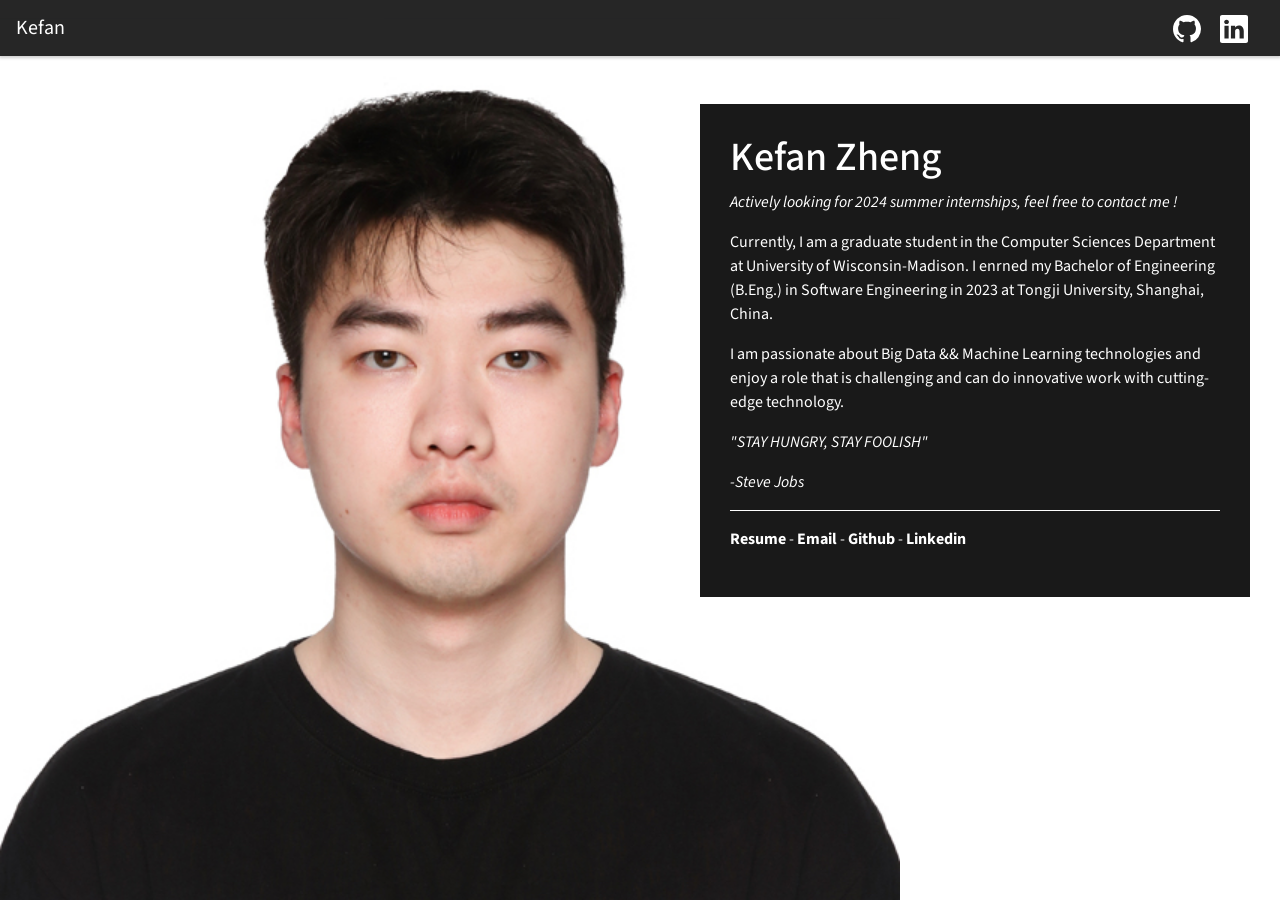
==== index.html @ 8e0ffa91 "fix button" ====
<!doctype html>
<html>
<head>
  <meta name="viewport" content="width=device-width, initial-scale=1,shrink-to-fit=no">
  <meta name="description" content="Kefan Zheng's Homepage (ref. Remzi Arpaci-Dusseau's Homepage)">
  <meta name="author" content="Kefan Zheng">
  <title>Kefan</title>
  <link href="https://fonts.googleapis.com/css?family=Source+Sans+Pro:400,400i,700&display=swap" rel="stylesheet">
  <link rel="icon" href="./img/favicon.ico" type="image/x-icon">
  <link rel="stylesheet" href="https://stackpath.bootstrapcdn.com/bootstrap/4.3.1/css/bootstrap.min.css">
  <link rel="stylesheet" href="./css/custom.css">
</head>

<body>
  <nav class="navbar navbar-expand-md navbar-dark">
    <div>
      <a class="navbar-brand" href="./">Kefan</a>
      <button class="navbar-toggler" type="button" data-toggle="collapse" data-target="#navbarNav"
              aria-controls="navbarNav" aria-expanded="false" aria-label="Toggle navigation">
        <span class="navbar-toggler-icon"></span>
      </button>
    </div>
    <!-- <div class="collapse navbar-collapse" id="navbarNav">
      <ul class="navbar-nav">
        <li class="nav-item"> <a class="nav-link" href="./experience/">Experience</a> </li>
        <li class="nav-item"> <a class="nav-link" href="./research/">Research</a> </li>
        <li class="nav-item"> <a class="nav-link" href="./links/">Links</a> </li>
      </ul>
    </div> -->
    <div style="align-self: flex-end;">
      <a class="navbar-brand" href="https://github.com/kefan-zheng">
        <svg xmlns="http://www.w3.org/2000/svg" style="width: 28px; height: 28px;" width="16" height="16" fill="#FFFFFF" class="bi bi-github" viewBox="0 0 16 16">
          <path d="M8 0C3.58 0 0 3.58 0 8c0 3.54 2.29 6.53 5.47 7.59.4.07.55-.17.55-.38 0-.19-.01-.82-.01-1.49-2.01.37-2.53-.49-2.69-.94-.09-.23-.48-.94-.82-1.13-.28-.15-.68-.52-.01-.53.63-.01 1.08.58 1.23.82.72 1.21 1.87.87 2.33.66.07-.52.28-.87.51-1.07-1.78-.2-3.64-.89-3.64-3.95 0-.87.31-1.59.82-2.15-.08-.2-.36-1.02.08-2.12 0 0 .67-.21 2.2.82.64-.18 1.32-.27 2-.27.68 0 1.36.09 2 .27 1.53-1.04 2.2-.82 2.2-.82.44 1.1.16 1.92.08 2.12.51.56.82 1.27.82 2.15 0 3.07-1.87 3.75-3.65 3.95.29.25.54.73.54 1.48 0 1.07-.01 1.93-.01 2.2 0 .21.15.46.55.38A8.012 8.012 0 0 0 16 8c0-4.42-3.58-8-8-8z"/>
        </svg>
      </a>
      <a class="navbar-brand" href="https://www.linkedin.com/in/kefan-zheng">
        <svg xmlns="http://www.w3.org/2000/svg" style="width: 28px; height: 28px;" width="16" height="16" fill="#FFFFFF" class="bi bi-linkedin" viewBox="0 0 16 16">
          <path d="M0 1.146C0 .513.526 0 1.175 0h13.65C15.474 0 16 .513 16 1.146v13.708c0 .633-.526 1.146-1.175 1.146H1.175C.526 16 0 15.487 0 14.854V1.146zm4.943 12.248V6.169H2.542v7.225h2.401zm-1.2-8.212c.837 0 1.358-.554 1.358-1.248-.015-.709-.52-1.248-1.342-1.248-.822 0-1.359.54-1.359 1.248 0 .694.521 1.248 1.327 1.248h.016zm4.908 8.212V9.359c0-.216.016-.432.08-.586.173-.431.568-.878 1.232-.878.869 0 1.216.662 1.216 1.634v3.865h2.401V9.25c0-2.22-1.184-3.252-2.764-3.252-1.274 0-1.845.7-2.165 1.193v.025h-.016a5.54 5.54 0 0 1 .016-.025V6.169h-2.4c.03.678 0 7.225 0 7.225h2.4z"/>
        </svg>
      </a>
    </div>
  </nav>

<div class = "black-box kefan-welcome my-5">
<h1> Kefan Zheng </h1>
<i><p> Actively looking for 2024 summer internships, feel free to contact me !</p></i>
<p> Currently, I am a graduate student in the Computer Sciences Department at University of Wisconsin-Madison. 
    I enrned my Bachelor of Engineering (B.Eng.) in Software Engineering in 2023 at Tongji University, Shanghai, China.</p>
<p> I am passionate about Big Data && Machine Learning technologies and 
    enjoy a role that is challenging and can do innovative work with cutting-edge technology.</p> 
<i><p>"STAY HUNGRY, STAY FOOLISH"</p><p>-Steve Jobs</p></i>

<hr>
<p>
  <a href="https://drive.google.com/file/d/1U6vAeRKiy7QaBUj1XmZ7gjk7OOgGoQfG/view?usp=sharing"><b>Resume</b></a> -
  <a href="mailto:kefan@cs.wisc.edu"><b>Email</b></a> -
  <a href="https://github.com/kefan-zheng"><b>Github</b></a> -
  <a href="https://www.linkedin.com/in/kefan-zheng"><b>Linkedin</b></a>
</p>
</div>

<!-- Bootstrap JS, JQuery and Popper.js Links -->
<script src="https://code.jquery.com/jquery-3.3.1.min.js" crossorigin="anonymous"></script>
<script src="https://cdnjs.cloudflare.com/ajax/libs/popper.js/1.14.7/umd/popper.min.js"
integrity="sha384-UO2eT0CpHqdSJQ6hJty5KVphtPhzWj9WO1clHTMGa3JDZwrnQq4sF86dIHNDz0W1" crossorigin="anonymous"></script>
<script src="https://stackpath.bootstrapcdn.com/bootstrap/4.3.1/js/bootstrap.min.js"
integrity="sha384-JjSmVgyd0p3pXB1rRibZUAYoIIy6OrQ6VrjIEaFf/nJGzIxFDsf4x0xIM+B07jRM" crossorigin="anonymous"></script>
</body>
</html>
---- css/custom.css ----
body {
  background-position: center center;
  background: url("../img/kefan.jpg");
  background-repeat: no-repeat;
  background-attachment: fixed;
  -webkit-background-size: cover;
  -moz-background-size: cover;
  -o-background-size: cover;
  background-size: contain;
}

#quote {
  margin-bottom: 0;
}

#author {
  margin-left: 15px;
  margin-top: 0;
}

.experience {
  background-position: center center;
  background: url("../img/remzi-teaching.jpg");
  background-repeat: no-repeat;
  background-attachment: fixed;
  -webkit-background-size: cover;
  -moz-background-size: cover;
  -o-background-size: cover;
  background-size: cover;
}

/* .research {
  background-position: center center;
  background: url("../img/remzi-formal.jpg");
  background-repeat: no-repeat;
  background-attachment: fixed;
  -webkit-background-size: cover;
  -moz-background-size: cover;
  -o-background-size: cover;
  background-size: cover;
}

.links {
  background-position: center;
  background: url("../img/remzi-eats.jpg");
  background-repeat: no-repeat;
  background-attachment: fixed;
  -webkit-background-size: cover;
  -moz-background-size: cover;
  -o-background-size: cover;
  background-size: cover;
} */

.navbar {
  width: 100%;
  background-color: rgba(0,0,0,0.85);
  box-shadow: 0px 1px 3px 1px rgba(0, 0, 0, 0.2);
  justify-content: space-between;
}

hr {
  border-color: white;
}

.nav-link {
  color: white !important;
}

.nav-link:hover {
  color: lightgray !important;
}

.navbar-brand:hover {
  color: lightgray !important;
}

body {
  background-color: transparent;
  font-family: 'Source Sans Pro', sans-serif;
}

.rainbow-text:hover {
  background-image: linear-gradient(to left, violet, #7600FB, #00E3FB, #05C933, yellow, orange, red);
  -webkit-background-clip: text;
  -webkit-background-color: transparent !important;
  color: transparent !important;
  -webkit-text-fill-color: linear-gradient(to left, violet, #7600FB, #00E3FB, #05C933, yellow, orange, red);
}


.black-box {
  border-radius: 0;
  background-color: rgba(0,0,0,0.9);
  color: white;
  padding: 30px;
  margin-right: 30px;
  float: right;
}

.kefan-welcome {
  width: 43%;
}
  
.dropdown-submenu {
  position: relative;
}

a {
  color: white;
}

a:hover {
  color: white;
}

.dropdown-submenu .dropdown-menu {
  top: 0;
  left: 100%;
  margin-top: -1px;
}

.dropdown-menu {
  box-shadow: 1px 1px 3px 1px rgba(0, 0, 0, 0.2);
  border-radius: 0;
  border: 0;
}

@media (max-width: 700px) {
  .black-box {
    width: 90% !important;
    /*float: none;
    margin: auto;
    margin-top: 50px;*/
  }
}
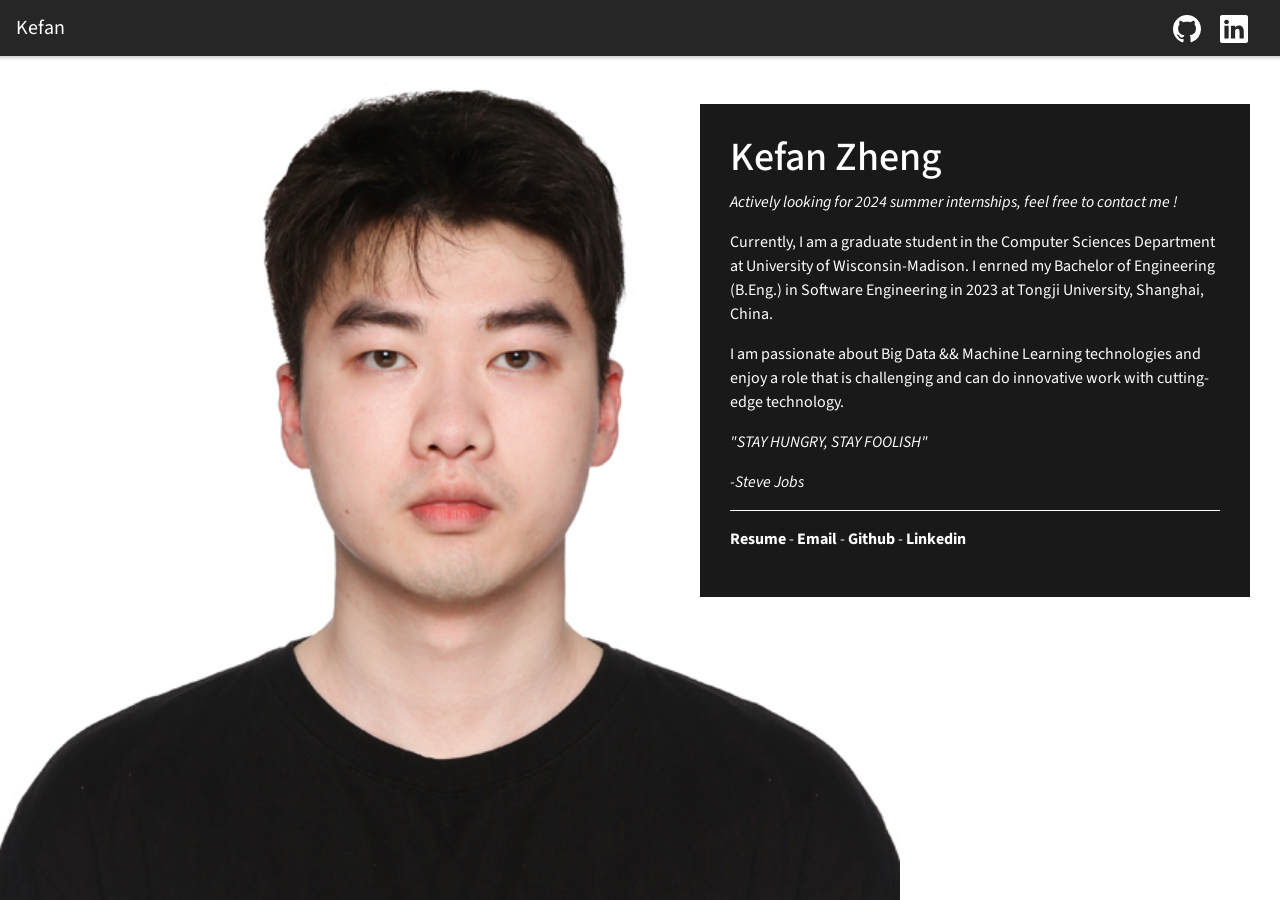
==== commit 28bd0031: "update" ====
--- a/index.html
+++ b/index.html
@@ -23,10 +23,10 @@
     <!-- <div class="collapse navbar-collapse" id="navbarNav">
       <ul class="navbar-nav">
         <li class="nav-item"> <a class="nav-link" href="./experience/">Experience</a> </li>
-        <li class="nav-item"> <a class="nav-link" href="./research/">Research</a> </li>
-        <li class="nav-item"> <a class="nav-link" href="./links/">Links</a> </li>
+        <li class="nav-item"> <a class="nav-link">Coming Soon</a></li>
       </ul>
     </div> -->
+    
     <div style="align-self: flex-end;">
       <a class="navbar-brand" href="https://github.com/kefan-zheng">
         <svg xmlns="http://www.w3.org/2000/svg" style="width: 28px; height: 28px;" width="16" height="16" fill="#FFFFFF" class="bi bi-github" viewBox="0 0 16 16">
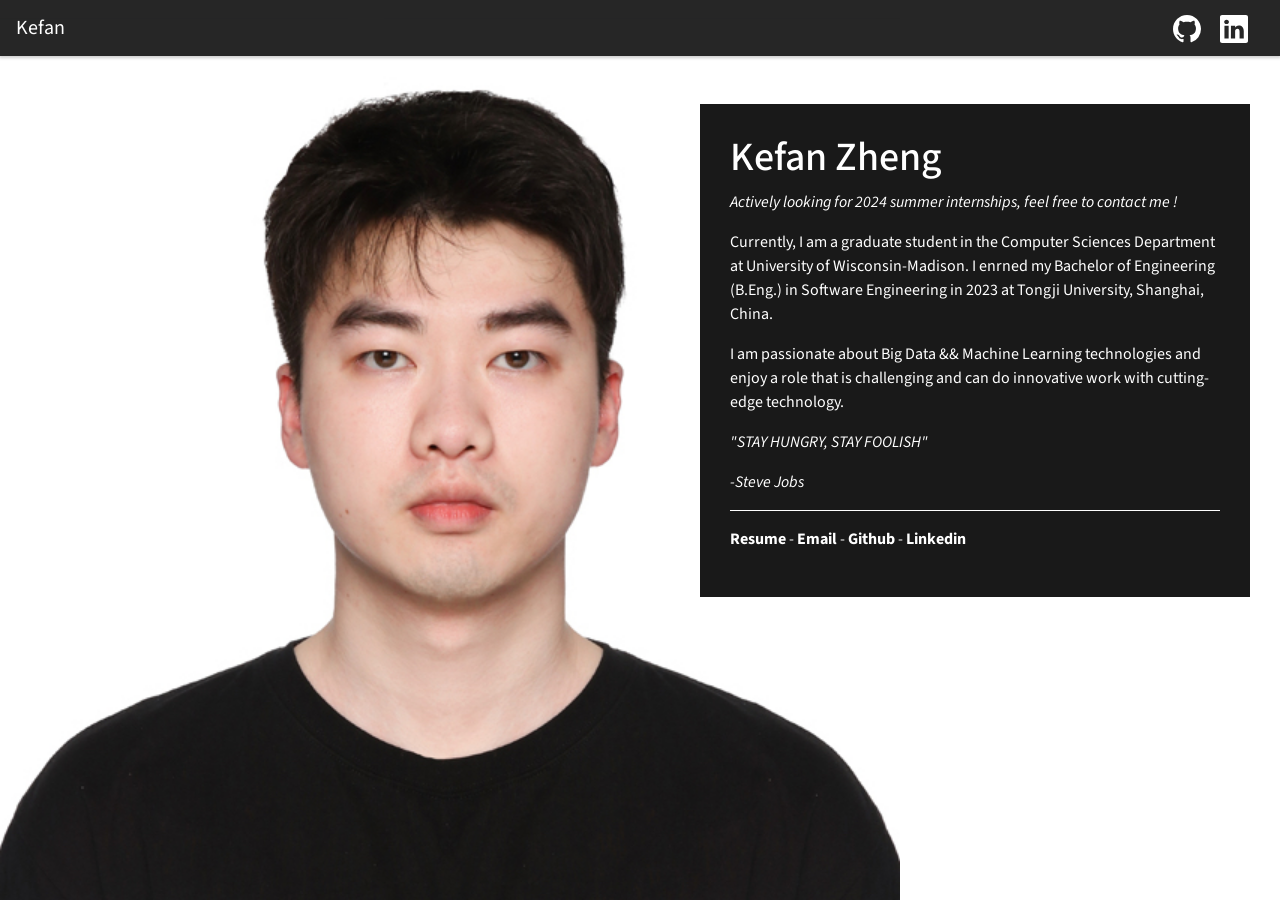
==== commit 1608556d: "Update index.html" ====
--- a/index.html
+++ b/index.html
@@ -52,7 +52,7 @@
 
 <hr>
 <p>
-  <a href="https://drive.google.com/file/d/1U6vAeRKiy7QaBUj1XmZ7gjk7OOgGoQfG/view?usp=sharing"><b>Resume</b></a> -
+  <a href="https://drive.google.com/file/d/1vkn7R6qfZJ1gFTc6HcitEO8CHcY2lJ56/view?usp=sharing"><b>Resume</b></a> -
   <a href="mailto:kefan@cs.wisc.edu"><b>Email</b></a> -
   <a href="https://github.com/kefan-zheng"><b>Github</b></a> -
   <a href="https://www.linkedin.com/in/kefan-zheng"><b>Linkedin</b></a>
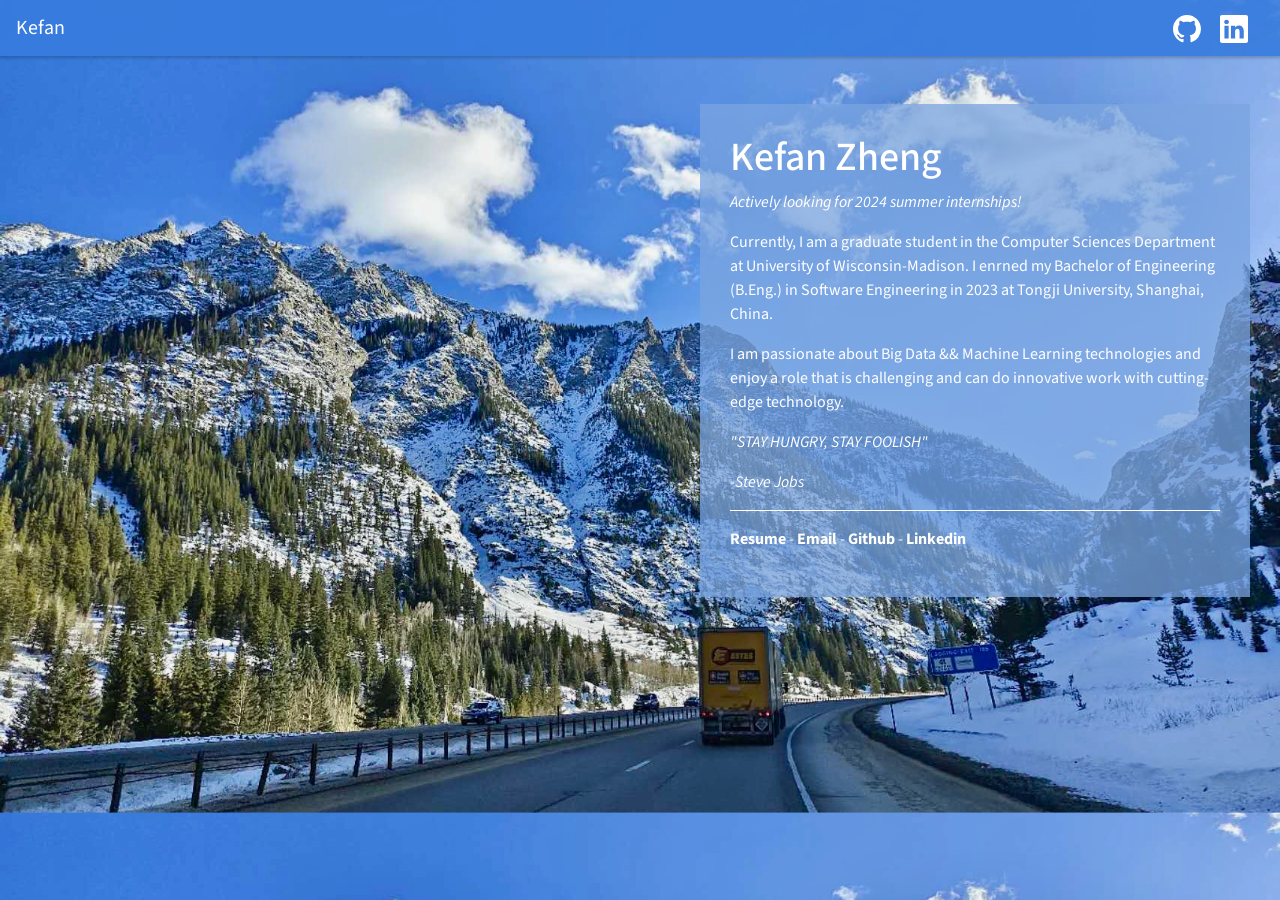
==== commit fcc3f2ae: "update" ====
--- a/index.html
+++ b/index.html
@@ -43,7 +43,7 @@
 
 <div class = "black-box kefan-welcome my-5">
 <h1> Kefan Zheng </h1>
-<i><p> Actively looking for 2024 summer internships, feel free to contact me !</p></i>
+<i><p> Actively looking for 2024 summer internships!</p></i>
 <p> Currently, I am a graduate student in the Computer Sciences Department at University of Wisconsin-Madison. 
     I enrned my Bachelor of Engineering (B.Eng.) in Software Engineering in 2023 at Tongji University, Shanghai, China.</p>
 <p> I am passionate about Big Data && Machine Learning technologies and 
@@ -52,8 +52,8 @@
 
 <hr>
 <p>
-  <a href="https://drive.google.com/file/d/1vkn7R6qfZJ1gFTc6HcitEO8CHcY2lJ56/view?usp=sharing"><b>Resume</b></a> -
-  <a href="mailto:kefan@cs.wisc.edu"><b>Email</b></a> -
+  <a href="https://drive.google.com/file/d/1U6vAeRKiy7QaBUj1XmZ7gjk7OOgGoQfG/view?usp=sharing"><b>Resume</b></a> -
+  <a href="mailto:kfzheng0219@gmail.com"><b>Email</b></a> -
   <a href="https://github.com/kefan-zheng"><b>Github</b></a> -
   <a href="https://www.linkedin.com/in/kefan-zheng"><b>Linkedin</b></a>
 </p>
--- a/css/custom.css
+++ b/css/custom.css
@@ -1,12 +1,12 @@
 body {
   background-position: center center;
-  background: url("../img/kefan.jpg");
-  background-repeat: no-repeat;
+  background: url("../img/bg.png");
   background-attachment: fixed;
   -webkit-background-size: cover;
   -moz-background-size: cover;
   -o-background-size: cover;
   background-size: contain;
+  background-size: 100%;
 }
 
 #quote {
@@ -16,17 +16,6 @@
 #author {
   margin-left: 15px;
   margin-top: 0;
-}
-
-.experience {
-  background-position: center center;
-  background: url("../img/remzi-teaching.jpg");
-  background-repeat: no-repeat;
-  background-attachment: fixed;
-  -webkit-background-size: cover;
-  -moz-background-size: cover;
-  -o-background-size: cover;
-  background-size: cover;
 }
 
 /* .research {
@@ -53,7 +42,7 @@
 
 .navbar {
   width: 100%;
-  background-color: rgba(0,0,0,0.85);
+  background-color: rgba(55,124,222,0.9);
   box-shadow: 0px 1px 3px 1px rgba(0, 0, 0, 0.2);
   justify-content: space-between;
 }
@@ -90,7 +79,7 @@
 
 .black-box {
   border-radius: 0;
-  background-color: rgba(0,0,0,0.9);
+  background-color: rgba(122,165,224,0.75);
   color: white;
   padding: 30px;
   margin-right: 30px;
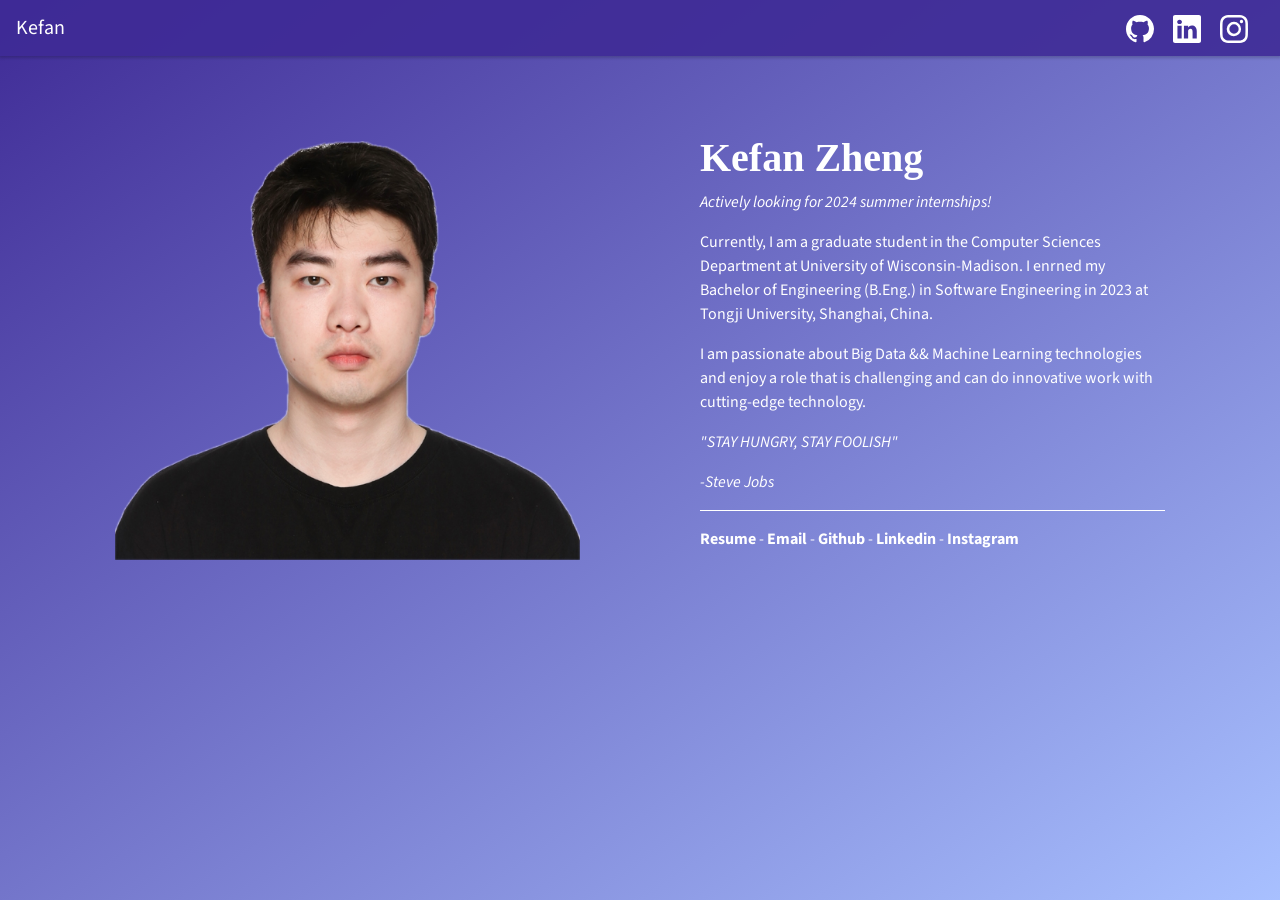
==== commit b0270b43: "update" ====
--- a/index.html
+++ b/index.html
@@ -38,26 +38,37 @@
           <path d="M0 1.146C0 .513.526 0 1.175 0h13.65C15.474 0 16 .513 16 1.146v13.708c0 .633-.526 1.146-1.175 1.146H1.175C.526 16 0 15.487 0 14.854V1.146zm4.943 12.248V6.169H2.542v7.225h2.401zm-1.2-8.212c.837 0 1.358-.554 1.358-1.248-.015-.709-.52-1.248-1.342-1.248-.822 0-1.359.54-1.359 1.248 0 .694.521 1.248 1.327 1.248h.016zm4.908 8.212V9.359c0-.216.016-.432.08-.586.173-.431.568-.878 1.232-.878.869 0 1.216.662 1.216 1.634v3.865h2.401V9.25c0-2.22-1.184-3.252-2.764-3.252-1.274 0-1.845.7-2.165 1.193v.025h-.016a5.54 5.54 0 0 1 .016-.025V6.169h-2.4c.03.678 0 7.225 0 7.225h2.4z"/>
         </svg>
       </a>
+      <a class="navbar-brand" href="https://www.instagram.com/kefan.zheng/">
+        <svg xmlns="http://www.w3.org/2000/svg" style="width: 28px; height: 28px;" width="16" height="16" fill="#FFFFFF" class="bi bi-linkedin" viewBox="0 0 16 16">
+          <path d="M8 0C5.829 0 5.556.01 4.703.048 3.85.088 3.269.222 2.76.42a3.917 3.917 0 0 0-1.417.923A3.927 3.927 0 0 0 .42 2.76C.222 3.268.087 3.85.048 4.7.01 5.555 0 5.827 0 8.001c0 2.172.01 2.444.048 3.297.04.852.174 1.433.372 1.942.205.526.478.972.923 1.417.444.445.89.719 1.416.923.51.198 1.09.333 1.942.372C5.555 15.99 5.827 16 8 16s2.444-.01 3.298-.048c.851-.04 1.434-.174 1.943-.372a3.916 3.916 0 0 0 1.416-.923c.445-.445.718-.891.923-1.417.197-.509.332-1.09.372-1.942C15.99 10.445 16 10.173 16 8s-.01-2.445-.048-3.299c-.04-.851-.175-1.433-.372-1.941a3.926 3.926 0 0 0-.923-1.417A3.911 3.911 0 0 0 13.24.42c-.51-.198-1.092-.333-1.943-.372C10.443.01 10.172 0 7.998 0h.003zm-.717 1.442h.718c2.136 0 2.389.007 3.232.046.78.035 1.204.166 1.486.275.373.145.64.319.92.599.28.28.453.546.598.92.11.281.24.705.275 1.485.039.843.047 1.096.047 3.231s-.008 2.389-.047 3.232c-.035.78-.166 1.203-.275 1.485a2.47 2.47 0 0 1-.599.919c-.28.28-.546.453-.92.598-.28.11-.704.24-1.485.276-.843.038-1.096.047-3.232.047s-2.39-.009-3.233-.047c-.78-.036-1.203-.166-1.485-.276a2.478 2.478 0 0 1-.92-.598 2.48 2.48 0 0 1-.6-.92c-.109-.281-.24-.705-.275-1.485-.038-.843-.046-1.096-.046-3.233 0-2.136.008-2.388.046-3.231.036-.78.166-1.204.276-1.486.145-.373.319-.64.599-.92.28-.28.546-.453.92-.598.282-.11.705-.24 1.485-.276.738-.034 1.024-.044 2.515-.045v.002zm4.988 1.328a.96.96 0 1 0 0 1.92.96.96 0 0 0 0-1.92zm-4.27 1.122a4.109 4.109 0 1 0 0 8.217 4.109 4.109 0 0 0 0-8.217zm0 1.441a2.667 2.667 0 1 1 0 5.334 2.667 2.667 0 0 1 0-5.334z"/>
+        </svg>
+      </a>
     </div>
   </nav>
 
-<div class = "black-box kefan-welcome my-5">
-<h1> Kefan Zheng </h1>
-<i><p> Actively looking for 2024 summer internships!</p></i>
-<p> Currently, I am a graduate student in the Computer Sciences Department at University of Wisconsin-Madison. 
-    I enrned my Bachelor of Engineering (B.Eng.) in Software Engineering in 2023 at Tongji University, Shanghai, China.</p>
-<p> I am passionate about Big Data && Machine Learning technologies and 
-    enjoy a role that is challenging and can do innovative work with cutting-edge technology.</p> 
-<i><p>"STAY HUNGRY, STAY FOOLISH"</p><p>-Steve Jobs</p></i>
+  <div class="container">
+    <img class="photo my-5" src="./img/kefan.png" alt="Description of the image">
 
-<hr>
-<p>
-  <a href="https://drive.google.com/file/d/1U6vAeRKiy7QaBUj1XmZ7gjk7OOgGoQfG/view?usp=sharing"><b>Resume</b></a> -
-  <a href="mailto:kfzheng0219@gmail.com"><b>Email</b></a> -
-  <a href="https://github.com/kefan-zheng"><b>Github</b></a> -
-  <a href="https://www.linkedin.com/in/kefan-zheng"><b>Linkedin</b></a>
-</p>
-</div>
+    <div class = "black-box kefan-welcome my-5">
+    <h1 class="artistic-text"> Kefan Zheng </h1>
+    <i><p> Actively looking for 2024 summer internships!</p></i>
+    <p> Currently, I am a graduate student in the Computer Sciences Department at University of Wisconsin-Madison. 
+        I enrned my Bachelor of Engineering (B.Eng.) in Software Engineering in 2023 at Tongji University, Shanghai, China.</p>
+    <p> I am passionate about Big Data && Machine Learning technologies and 
+        enjoy a role that is challenging and can do innovative work with cutting-edge technology.</p> 
+    <i><p>"STAY HUNGRY, STAY FOOLISH"</p><p>-Steve Jobs</p></i>
+
+    <hr>
+    <p>
+      <a href="https://drive.google.com/file/d/1U6vAeRKiy7QaBUj1XmZ7gjk7OOgGoQfG/view?usp=sharing"><b>Resume</b></a> -
+      <a href="mailto:kfzheng0219@gmail.com"><b>Email</b></a> -
+      <a href="https://github.com/kefan-zheng"><b>Github</b></a> -
+      <a href="https://www.linkedin.com/in/kefan-zheng"><b>Linkedin</b></a> -
+      <a href="https://www.instagram.com/kefan.zheng/"><b>Instagram</b></a>
+    </p>
+  </div>
+    
+  </div>
 
 <!-- Bootstrap JS, JQuery and Popper.js Links -->
 <script src="https://code.jquery.com/jquery-3.3.1.min.js" crossorigin="anonymous"></script>
--- a/css/custom.css
+++ b/css/custom.css
@@ -1,6 +1,6 @@
 body {
   background-position: center center;
-  background: url("../img/bg.png");
+  background: linear-gradient(to bottom right, rgb(63, 43, 150), rgb(168, 192, 255));
   background-attachment: fixed;
   -webkit-background-size: cover;
   -moz-background-size: cover;
@@ -42,7 +42,7 @@
 
 .navbar {
   width: 100%;
-  background-color: rgba(55,124,222,0.9);
+  background-color: rgba(63,43,150,0.9);
   box-shadow: 0px 1px 3px 1px rgba(0, 0, 0, 0.2);
   justify-content: space-between;
 }
@@ -78,12 +78,13 @@
 
 
 .black-box {
+  flex: 1;
   border-radius: 0;
-  background-color: rgba(122,165,224,0.75);
   color: white;
   padding: 30px;
-  margin-right: 30px;
   float: right;
+  min-width: 400px;
+  margin-left: 30px;
 }
 
 .kefan-welcome {
@@ -114,6 +115,28 @@
   border: 0;
 }
 
+.artistic-text {
+  font-family: 'Pacifico', cursive; /* Specify a decorative font */
+  font-weight: bold;
+}
+
+.container {
+  display: flex;
+  flex-wrap: wrap;
+  justify-content: center;
+  align-items: center;
+}
+
+.photo {
+  flex: 1;
+  max-width: 50%;
+  min-width: 400px;
+  box-sizing: border-box;
+  border-radius: 0;
+  padding: 30px;
+  margin-right: 30px;
+}
+
 @media (max-width: 700px) {
   .black-box {
     width: 90% !important;
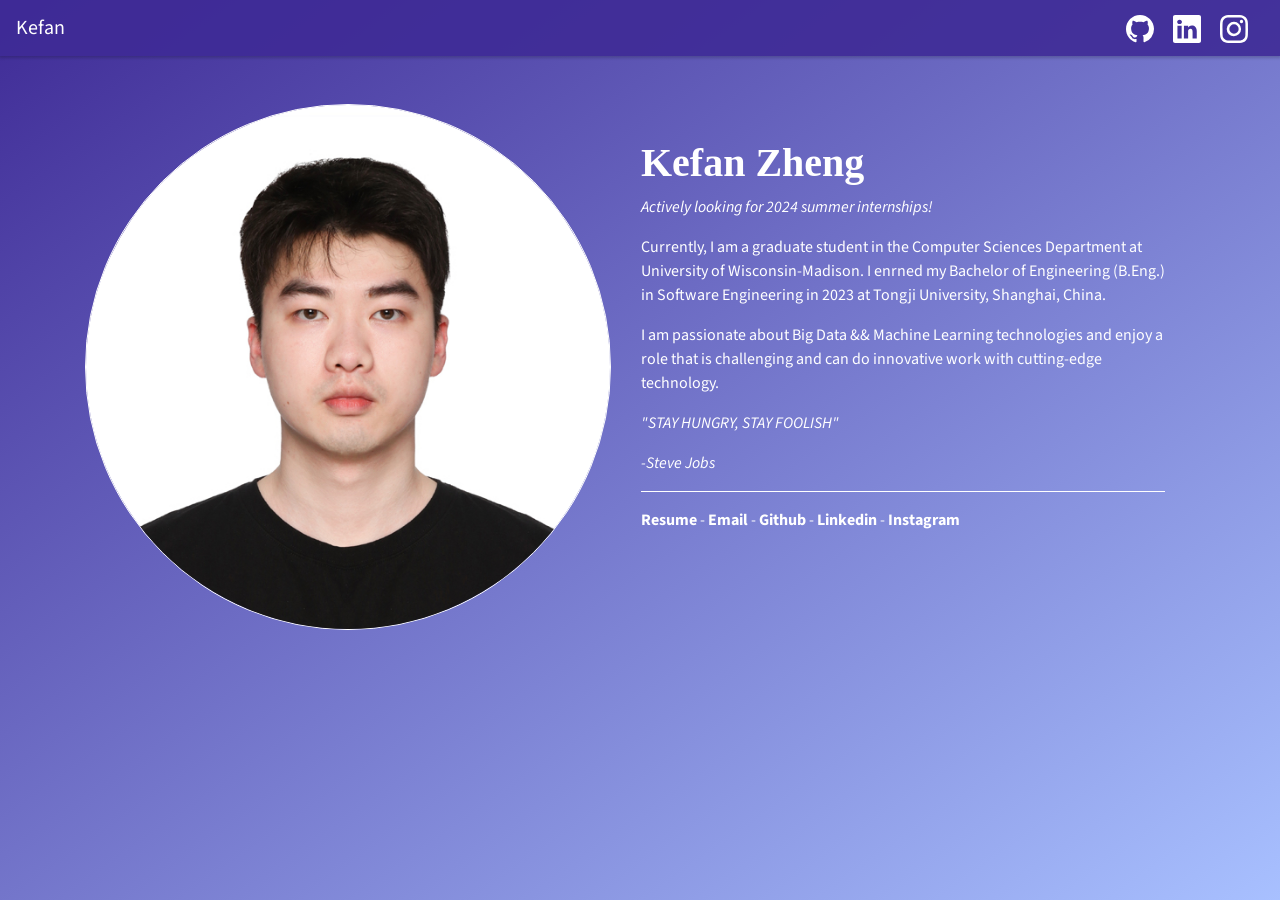
==== commit 32c32306: "update" ====
--- a/index.html
+++ b/index.html
@@ -47,7 +47,7 @@
   </nav>
 
   <div class="container">
-    <img class="photo my-5" src="./img/kefan.png" alt="Description of the image">
+    <img class="photo" src="./img/kefan.jpg" alt="Description of the image">
 
     <div class = "black-box kefan-welcome my-5">
     <h1 class="artistic-text"> Kefan Zheng </h1>
--- a/css/custom.css
+++ b/css/custom.css
@@ -42,6 +42,7 @@
 
 .navbar {
   width: 100%;
+  min-width: 400px;
   background-color: rgba(63,43,150,0.9);
   box-shadow: 0px 1px 3px 1px rgba(0, 0, 0, 0.2);
   justify-content: space-between;
@@ -84,7 +85,6 @@
   padding: 30px;
   float: right;
   min-width: 400px;
-  margin-left: 30px;
 }
 
 .kefan-welcome {
@@ -132,9 +132,10 @@
   max-width: 50%;
   min-width: 400px;
   box-sizing: border-box;
-  border-radius: 0;
-  padding: 30px;
-  margin-right: 30px;
+  border-radius: 50%;
+  border: 1px solid #fff;
+  background-color: #fff;
+  margin-top: 3rem!important;
 }
 
 @media (max-width: 700px) {
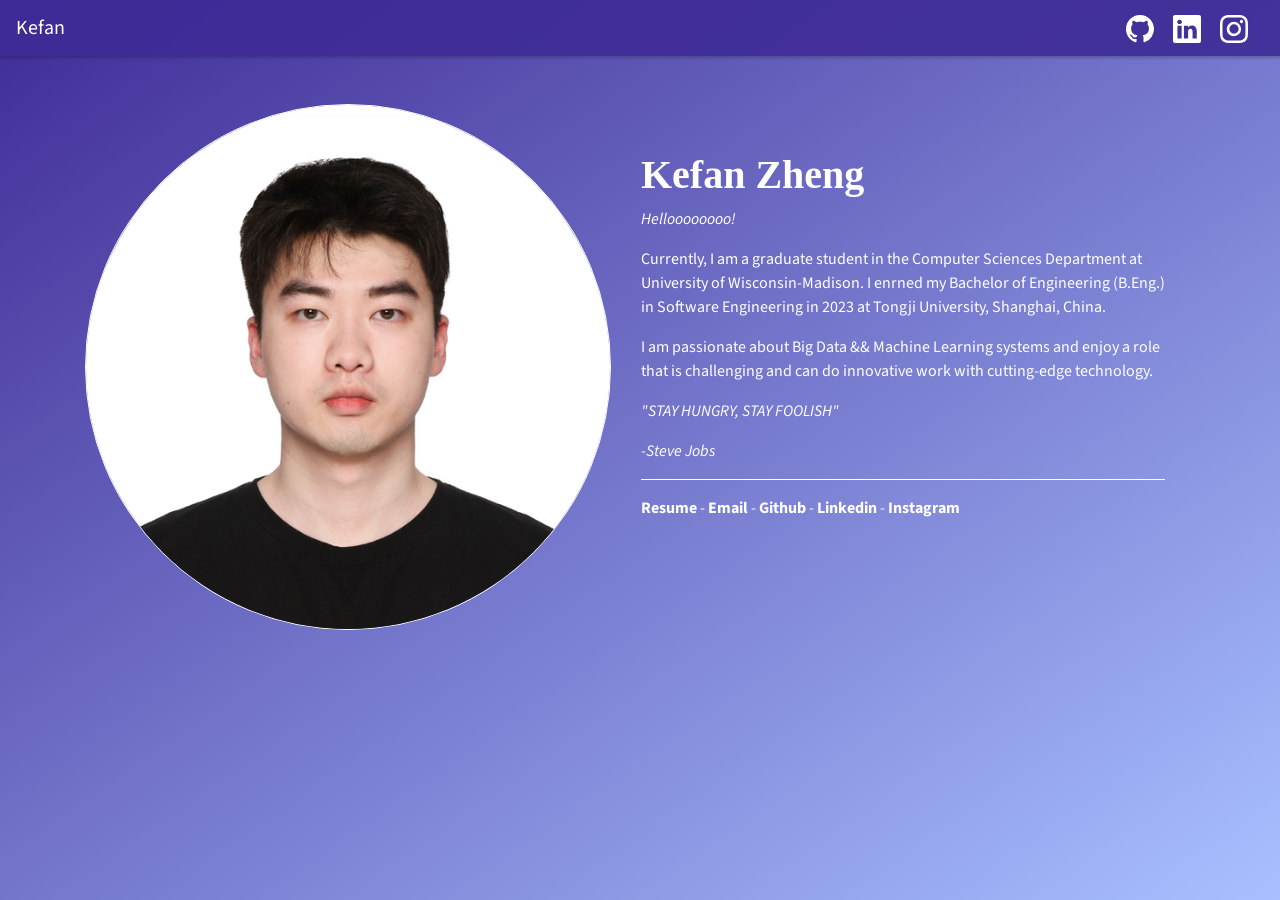
==== commit 79ff2152: "Update index.html" ====
--- a/index.html
+++ b/index.html
@@ -51,16 +51,16 @@
 
     <div class = "black-box kefan-welcome my-5">
     <h1 class="artistic-text"> Kefan Zheng </h1>
-    <i><p> Actively looking for 2024 summer internships!</p></i>
+    <i><p> Helloooooooo!</p></i>
     <p> Currently, I am a graduate student in the Computer Sciences Department at University of Wisconsin-Madison. 
         I enrned my Bachelor of Engineering (B.Eng.) in Software Engineering in 2023 at Tongji University, Shanghai, China.</p>
-    <p> I am passionate about Big Data && Machine Learning technologies and 
+    <p> I am passionate about Big Data && Machine Learning systems and 
         enjoy a role that is challenging and can do innovative work with cutting-edge technology.</p> 
     <i><p>"STAY HUNGRY, STAY FOOLISH"</p><p>-Steve Jobs</p></i>
 
     <hr>
     <p>
-      <a href="https://drive.google.com/file/d/1U6vAeRKiy7QaBUj1XmZ7gjk7OOgGoQfG/view?usp=sharing"><b>Resume</b></a> -
+      <a href="https://drive.google.com/file/d/1iDf-zGbiSrk_hcayGThhNvMSa87vaPgC/view?usp=sharing"><b>Resume</b></a> -
       <a href="mailto:kfzheng0219@gmail.com"><b>Email</b></a> -
       <a href="https://github.com/kefan-zheng"><b>Github</b></a> -
       <a href="https://www.linkedin.com/in/kefan-zheng"><b>Linkedin</b></a> -
--- a/css/custom.css
+++ b/css/custom.css
@@ -42,7 +42,7 @@
 
 .navbar {
   width: 100%;
-  min-width: 400px;
+  min-width: 350px;
   background-color: rgba(63,43,150,0.9);
   box-shadow: 0px 1px 3px 1px rgba(0, 0, 0, 0.2);
   justify-content: space-between;
@@ -130,7 +130,7 @@
 .photo {
   flex: 1;
   max-width: 50%;
-  min-width: 400px;
+  min-width: 350px;
   box-sizing: border-box;
   border-radius: 50%;
   border: 1px solid #fff;
